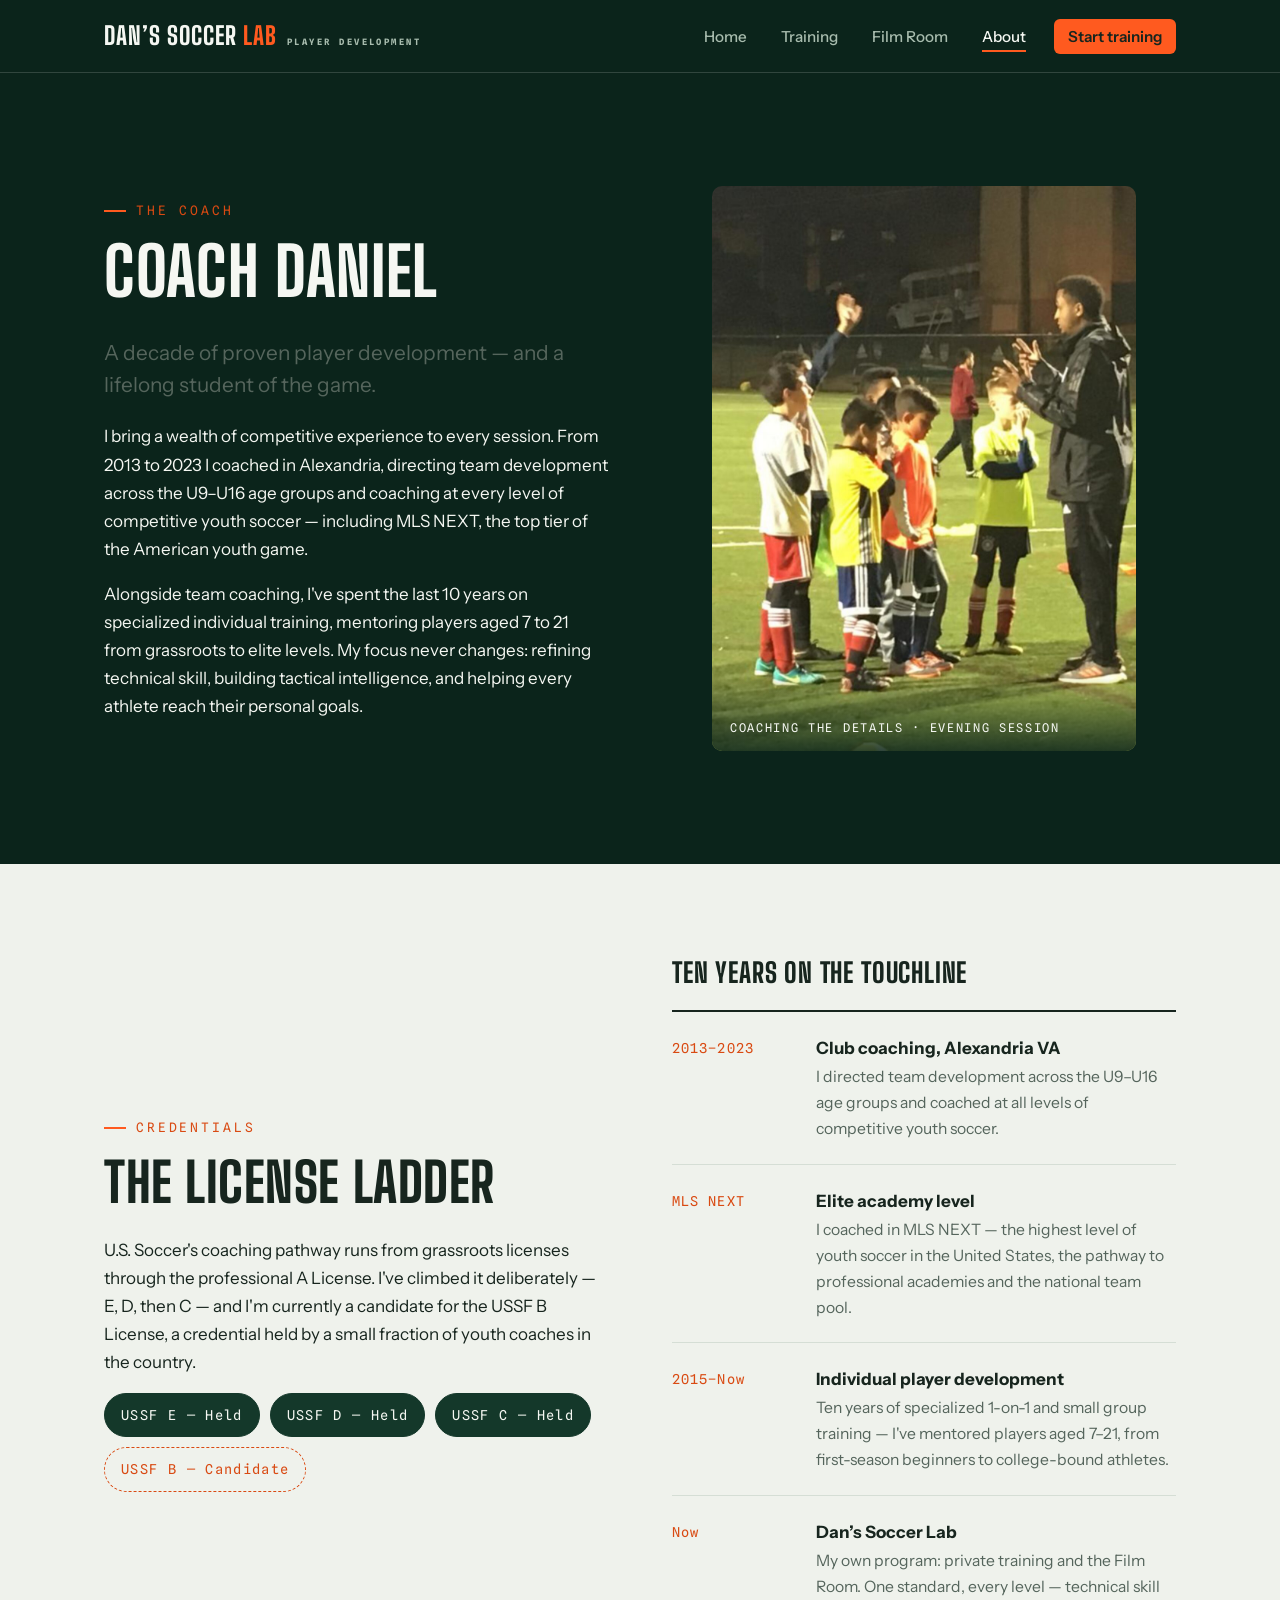
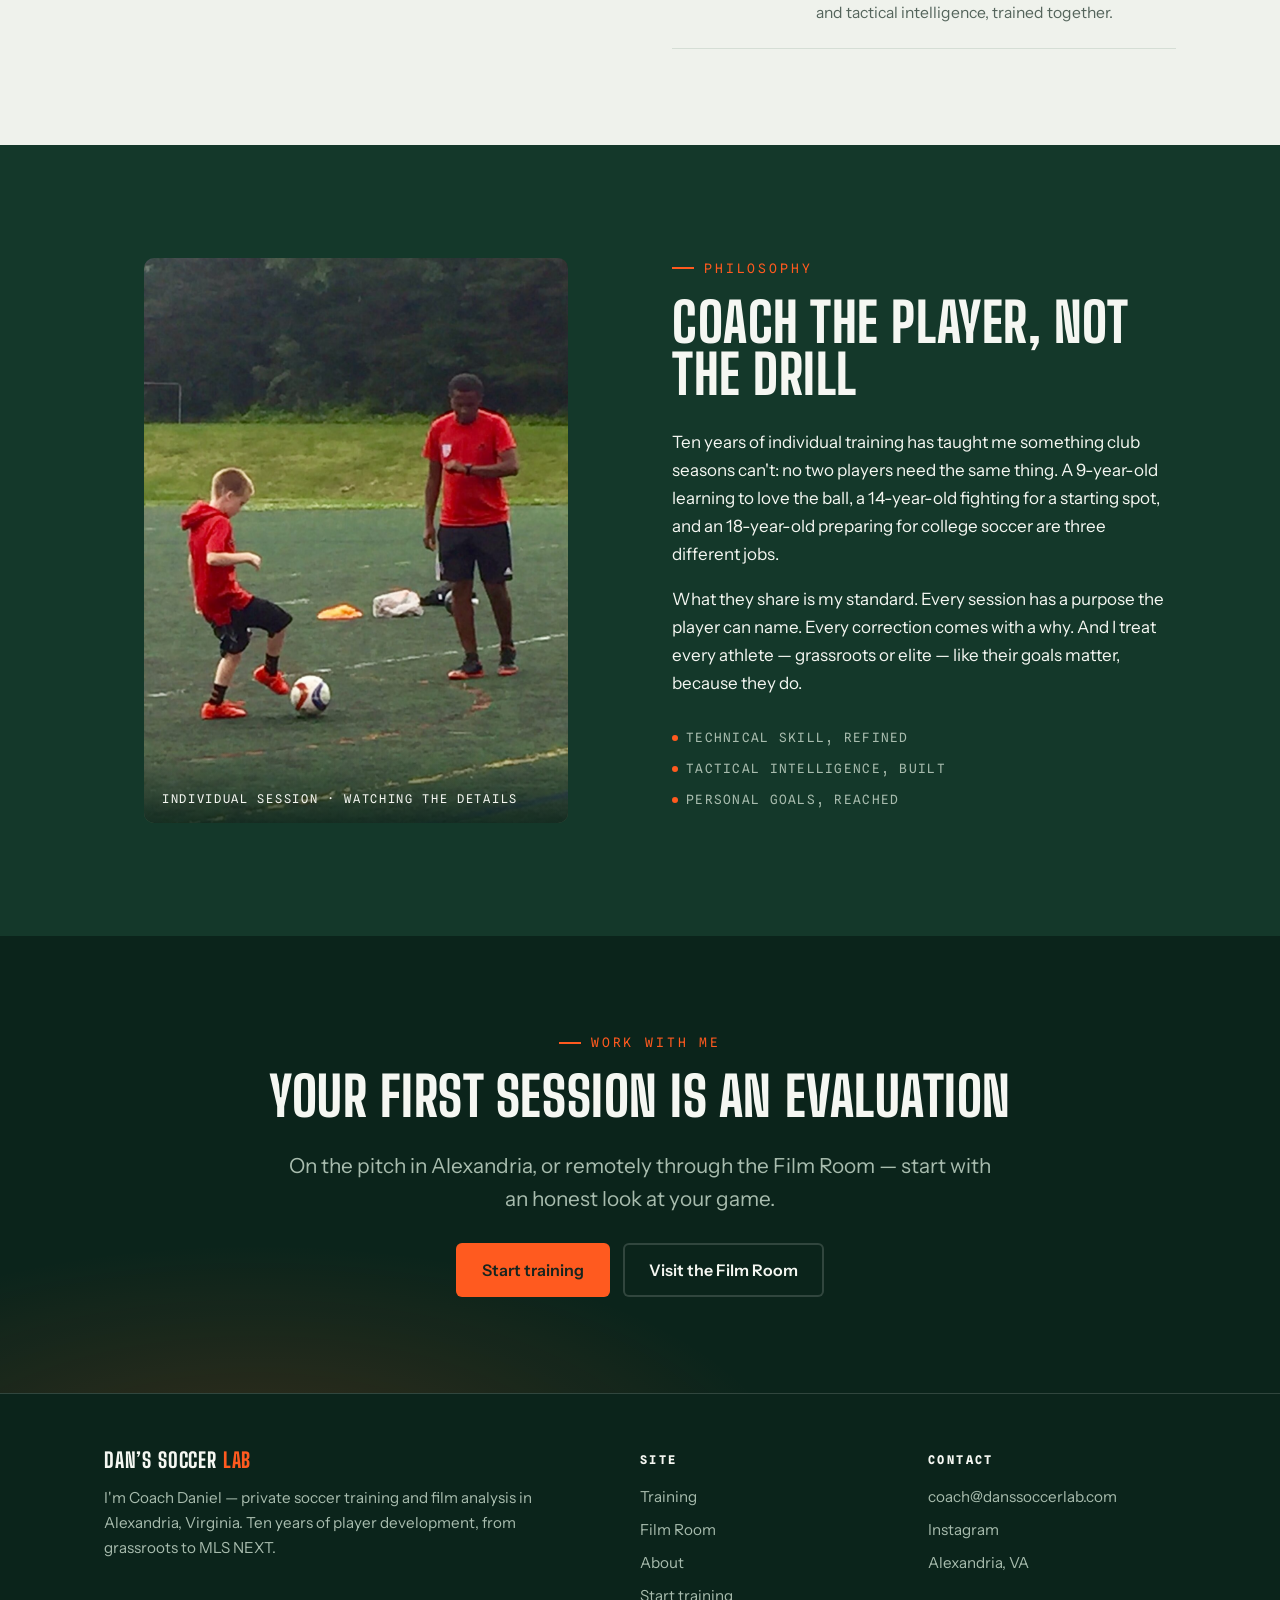
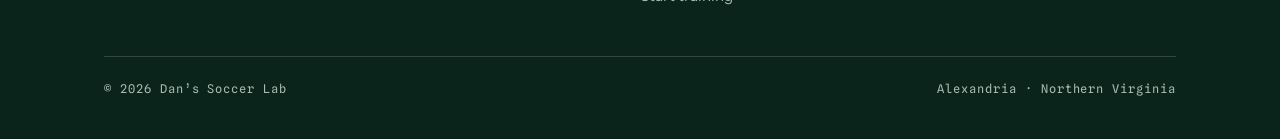
==== about.html @ 5b34058d "Rebrand to Dan's Soccer Lab + social share card" ====
<!DOCTYPE html>
<html lang="en">
<head>
  <meta charset="UTF-8">
  <meta name="viewport" content="width=device-width, initial-scale=1.0">
  <title>About Coach Daniel — Dan’s Soccer Lab · Alexandria, VA</title>
  <meta name="description" content="Coach Daniel: a decade of player development in Alexandria, VA — U9 to U16 team development including MLS NEXT, USSF C licensed, and 10 years of individual training for players aged 7–21.">
  <meta property="og:title" content="About Coach Daniel — Dan’s Soccer Lab">
  <meta property="og:description" content="A decade of player development in Alexandria, VA — including MLS NEXT. USSF C licensed, B License candidate.">
  <meta property="og:type" content="website">
  <meta property="og:site_name" content="Dan’s Soccer Lab">
  <meta property="og:url" content="https://dans-soccer-lab.vercel.app/about.html">
  <meta property="og:image" content="https://dans-soccer-lab.vercel.app/images/og-card.png">
  <meta name="twitter:card" content="summary_large_image">
  <meta name="twitter:image" content="https://dans-soccer-lab.vercel.app/images/og-card.png">
  <link rel="apple-touch-icon" href="/apple-touch-icon.png">
  <link rel="icon" href="data:image/svg+xml,%3Csvg xmlns='http://www.w3.org/2000/svg' viewBox='0 0 32 32'%3E%3Crect width='32' height='32' rx='6' fill='%230b241b'/%3E%3Cpath d='M13 6h6M14 6v6L9 24a1.5 1.5 0 001.4 2h11.2a1.5 1.5 0 001.4-2L18 12V6' fill='none' stroke='%23ff5a1f' stroke-width='2' stroke-linecap='round' stroke-linejoin='round'/%3E%3Ccircle cx='16' cy='21.5' r='2' fill='%23ff5a1f'/%3E%3C/svg%3E">
  <link rel="preconnect" href="https://fonts.googleapis.com">
  <link rel="preconnect" href="https://fonts.gstatic.com" crossorigin>
  <link href="https://fonts.googleapis.com/css2?family=Big+Shoulders+Display:wght@600;700;800&family=Instrument+Sans:ital,wght@0,400;0,500;0,600;1,400&family=Spline+Sans+Mono:wght@400;500&display=swap" rel="stylesheet">
  <link rel="stylesheet" href="styles.css">
</head>
<body>
  <a class="skip-link" href="#main">Skip to content</a>

  <header class="site-header">
    <div class="container nav-bar">
      <a class="wordmark" href="index.html" aria-label="Dan’s Soccer Lab — home">
        <span class="half">Dan’s Soccer&nbsp;</span><span class="lab">Lab</span>
        <small>Player Development</small>
      </a>
      <button class="nav-toggle" aria-expanded="false" aria-controls="nav-links" aria-label="Toggle menu">
        <svg class="icon-open" width="26" height="26" viewBox="0 0 24 24" fill="none" stroke="currentColor" stroke-width="2" aria-hidden="true"><path d="M3 6h18M3 12h18M3 18h18"/></svg>
        <svg class="icon-close" width="26" height="26" viewBox="0 0 24 24" fill="none" stroke="currentColor" stroke-width="2" aria-hidden="true"><path d="M5 5l14 14M19 5L5 19"/></svg>
      </button>
      <ul class="nav-links" id="nav-links">
        <li><a href="index.html">Home</a></li>
        <li><a href="training.html">Training</a></li>
        <li><a href="film-room.html">Film Room</a></li>
        <li><a href="about.html" aria-current="page">About</a></li>
        <li><a class="nav-cta" href="index.html#contact">Start training</a></li>
      </ul>
    </div>
  </header>

  <main id="main">

    <!-- ================= BIO ================= -->
    <section class="section on-night">
      <div class="container split">
        <div>
          <p class="eyebrow">The coach</p>
          <h1 style="font-size: clamp(2.6rem, 6vw, 4.2rem);">Coach Daniel</h1>
          <p class="lede">A decade of proven player development — and a lifelong student of the game.</p>
          <p style="margin-top:20px;">I bring a wealth of competitive experience to every session. From 2013 to 2023 I coached in Alexandria, directing team development across the U9–U16 age groups and coaching at every level of competitive youth soccer — including MLS NEXT, the top tier of the American youth game.</p>
          <p>Alongside team coaching, I've spent the last 10 years on specialized individual training, mentoring players aged 7 to 21 from grassroots to elite levels. My focus never changes: refining technical skill, building tactical intelligence, and helping every athlete reach their personal goals.</p>
        </div>
        <figure class="photo reveal" style="aspect-ratio: 3 / 4;">
          <!-- SWAP: replace images/coach-huddle.jpg with the real floodlight training photo -->
          <img src="images/coach-huddle.jpg" alt="Coach Daniel coaching a group of young players during an evening session under the floodlights" loading="lazy">
          <figcaption>Coaching the details · evening session</figcaption>
        </figure>
      </div>
    </section>

    <!-- ================= LICENSES ================= -->
    <section class="section">
      <div class="container split">
        <div class="reveal">
          <p class="eyebrow">Credentials</p>
          <h2>The license ladder</h2>
          <p>U.S. Soccer's coaching pathway runs from grassroots licenses through the professional A License. I've climbed it deliberately — E, D, then C — and I'm currently a candidate for the USSF B License, a credential held by a small fraction of youth coaches in the country.</p>
          <ul class="license-ladder" aria-label="USSF coaching licenses">
            <li class="held">USSF E — Held</li>
            <li class="held">USSF D — Held</li>
            <li class="held">USSF C — Held</li>
            <li class="next">USSF B — Candidate</li>
          </ul>
        </div>
        <div class="reveal">
          <h3 style="margin-bottom:24px;">Ten years on the touchline</h3>
          <ul class="timeline">
            <li>
              <span class="years">2013–2023</span>
              <div>
                <strong>Club coaching, Alexandria VA</strong>
                <p>I directed team development across the U9–U16 age groups and coached at all levels of competitive youth soccer.</p>
              </div>
            </li>
            <li>
              <span class="years">MLS NEXT</span>
              <div>
                <strong>Elite academy level</strong>
                <p>I coached in MLS NEXT — the highest level of youth soccer in the United States, the pathway to professional academies and the national team pool.</p>
              </div>
            </li>
            <li>
              <span class="years">2015–Now</span>
              <div>
                <strong>Individual player development</strong>
                <p>Ten years of specialized 1-on-1 and small group training — I've mentored players aged 7–21, from first-season beginners to college-bound athletes.</p>
              </div>
            </li>
            <li>
              <span class="years">Now</span>
              <div>
                <strong>Dan’s Soccer Lab</strong>
                <p>My own program: private training and the Film Room. One standard, every level — technical skill and tactical intelligence, trained together.</p>
              </div>
            </li>
          </ul>
        </div>
      </div>
    </section>

    <!-- ================= PHILOSOPHY ================= -->
    <section class="section on-dark">
      <div class="container split">
        <figure class="photo reveal" style="aspect-ratio: 3 / 4;">
          <!-- SWAP: replace images/coach-session.jpg with the real 1-on-1 training photo -->
          <img src="images/coach-session.jpg" alt="Coach Daniel observing a young player working on close control with the ball" loading="lazy">
          <figcaption>Individual session · watching the details</figcaption>
        </figure>
        <div class="reveal">
          <p class="eyebrow">Philosophy</p>
          <h2>Coach the player, not the drill</h2>
          <p>Ten years of individual training has taught me something club seasons can't: no two players need the same thing. A 9-year-old learning to love the ball, a 14-year-old fighting for a starting spot, and an 18-year-old preparing for college soccer are three different jobs.</p>
          <p>What they share is my standard. Every session has a purpose the player can name. Every correction comes with a why. And I treat every athlete — grassroots or elite — like their goals matter, because they do.</p>
          <ul class="hero-cred" style="margin-top:30px;">
            <li>Technical skill, refined</li>
            <li>Tactical intelligence, built</li>
            <li>Personal goals, reached</li>
          </ul>
        </div>
      </div>
    </section>

    <!-- ================= CTA ================= -->
    <section class="section cta-banner on-dark">
      <div class="container">
        <p class="eyebrow" style="justify-content:center;">Work with me</p>
        <h2>Your first session is an evaluation</h2>
        <p class="lede" style="margin:0 auto 18px;">On the pitch in Alexandria, or remotely through the Film Room — start with an honest look at your game.</p>
        <a class="btn btn-cone" href="index.html#contact">Start training</a>
        <a class="btn btn-ghost" href="film-room.html" style="margin-left:10px;">Visit the Film Room</a>
      </div>
    </section>

  </main>

  <footer class="site-footer">
    <div class="container">
      <div class="footer-grid">
        <div>
          <a class="wordmark" href="index.html" aria-label="Dan’s Soccer Lab — home">
            <span class="half">Dan’s Soccer&nbsp;</span><span class="lab">Lab</span>
          </a>
          <p style="margin-top:14px; max-width: 32em;">I'm Coach Daniel — private soccer training and film analysis in Alexandria, Virginia. Ten years of player development, from grassroots to MLS NEXT.</p>
        </div>
        <div>
          <h4>Site</h4>
          <ul>
            <li><a href="training.html">Training</a></li>
            <li><a href="film-room.html">Film Room</a></li>
            <li><a href="about.html">About</a></li>
            <li><a href="index.html#contact">Start training</a></li>
          </ul>
        </div>
        <div>
          <h4>Contact</h4>
          <ul>
            <!-- SWAP: replace with Daniel's real email / phone / Instagram -->
            <li><a href="mailto:coach@danssoccerlab.com">coach@danssoccerlab.com</a></li>
            <li><a href="https://instagram.com" rel="noopener">Instagram</a></li>
            <li>Alexandria, VA</li>
          </ul>
        </div>
      </div>
      <div class="footer-bottom">
        <span>© <span id="year">2026</span> Dan’s Soccer Lab</span>
        <span>Alexandria · Northern Virginia</span>
      </div>
    </div>
  </footer>

  <script src="main.js"></script>
</body>
</html>
---- styles.css ----
/* ============================================================
   DAN'S SOCCER LAB — Player Development
   Palette:  turf #14382A · night #0B241B · pine #1D4A37
             chalk #F5F7F2 · paper #EFF2EC · ink #17251E
             cone #FF5A1F
   Type:     Big Shoulders Display (display) · Instrument Sans (body)
             Spline Sans Mono (utility / match clock)
   ============================================================ */

:root {
  --turf: #14382a;
  --night: #0b241b;
  --pine: #1d4a37;
  --pine-soft: #2a5c46;
  --chalk: #f5f7f2;
  --paper: #eff2ec;
  --ink: #17251e;
  --muted: #55655c;
  --muted-dark: #a8bcae;
  --cone: #ff5a1f;
  --cone-deep: #d94a12;
  --line: #d5ded5;
  --line-dark: rgba(245, 247, 242, 0.16);
  --radius: 10px;
  --container: 1120px;
  --font-display: "Big Shoulders Display", "Arial Narrow", sans-serif;
  --font-body: "Instrument Sans", "Helvetica Neue", Arial, sans-serif;
  --font-mono: "Spline Sans Mono", "SFMono-Regular", Consolas, monospace;
}

* { box-sizing: border-box; }

html { scroll-behavior: smooth; }
@media (prefers-reduced-motion: reduce) {
  html { scroll-behavior: auto; }
}

body {
  margin: 0;
  font-family: var(--font-body);
  font-size: 1.0625rem;
  line-height: 1.65;
  color: var(--ink);
  background: var(--paper);
  -webkit-font-smoothing: antialiased;
}

img { max-width: 100%; display: block; }

a { color: inherit; }

:focus-visible {
  outline: 3px solid var(--cone);
  outline-offset: 2px;
  border-radius: 2px;
}

.container {
  max-width: var(--container);
  margin: 0 auto;
  padding: 0 24px;
}

.skip-link {
  position: absolute;
  left: -9999px;
  top: 0;
  background: var(--cone);
  color: var(--ink);
  padding: 10px 18px;
  font-weight: 600;
  z-index: 200;
}
.skip-link:focus { left: 12px; top: 12px; }

/* ------------------------------------------------ typography */

h1, h2, h3 {
  font-family: var(--font-display);
  text-transform: uppercase;
  line-height: 0.95;
  letter-spacing: 0.01em;
  margin: 0 0 0.5em;
  font-weight: 800;
}

h1 { font-size: clamp(3rem, 8vw, 5.5rem); }
h2 { font-size: clamp(2.2rem, 5vw, 3.4rem); }
h3 { font-size: clamp(1.35rem, 3vw, 1.7rem); letter-spacing: 0.03em; }

p { margin: 0 0 1em; }

.eyebrow {
  font-family: var(--font-mono);
  font-size: 0.8125rem;
  letter-spacing: 0.22em;
  text-transform: uppercase;
  color: var(--cone-deep);
  display: flex;
  align-items: center;
  gap: 10px;
  margin: 0 0 18px;
}
.eyebrow::before {
  content: "";
  width: 22px;
  height: 2px;
  background: var(--cone);
  flex: none;
}
.on-dark .eyebrow { color: var(--cone); }

.lede {
  font-size: clamp(1.125rem, 2vw, 1.3rem);
  line-height: 1.55;
  color: var(--muted);
  max-width: 34em;
}
.on-dark .lede { color: var(--muted-dark); }

.mono {
  font-family: var(--font-mono);
  font-size: 0.85em;
  letter-spacing: 0.04em;
}

/* ------------------------------------------------ buttons */

.btn {
  display: inline-flex;
  align-items: center;
  gap: 10px;
  font-family: var(--font-body);
  font-weight: 600;
  font-size: 1rem;
  text-decoration: none;
  border: 0;
  cursor: pointer;
  padding: 14px 26px;
  border-radius: 6px;
  transition: transform 0.15s ease, background-color 0.15s ease, color 0.15s ease;
}
.btn:active { transform: translateY(1px); }

.btn-cone {
  background: var(--cone);
  color: var(--ink);
}
.btn-cone:hover { background: var(--cone-deep); color: var(--chalk); }

.btn-ghost {
  background: transparent;
  color: var(--ink);
  box-shadow: inset 0 0 0 2px var(--ink);
}
.btn-ghost:hover { background: var(--ink); color: var(--chalk); }

.on-dark .btn-ghost {
  color: var(--chalk);
  box-shadow: inset 0 0 0 2px var(--line-dark);
}
.on-dark .btn-ghost:hover { background: var(--chalk); color: var(--ink); box-shadow: inset 0 0 0 2px var(--chalk); }

/* ------------------------------------------------ header / nav */

.site-header {
  position: sticky;
  top: 0;
  z-index: 100;
  background: var(--night);
  border-bottom: 1px solid var(--line-dark);
}

.nav-bar {
  display: flex;
  align-items: center;
  justify-content: space-between;
  gap: 24px;
  min-height: 72px;
}

.wordmark {
  font-family: var(--font-display);
  font-weight: 800;
  font-size: 1.55rem;
  letter-spacing: 0.04em;
  text-transform: uppercase;
  color: var(--chalk);
  text-decoration: none;
  display: flex;
  align-items: baseline;
  line-height: 1;
}
.wordmark .half { color: var(--chalk); }
.wordmark .slash { color: var(--cone); margin: 0 2px; font-weight: 700; }
.wordmark .space { color: var(--muted-dark); }
.wordmark .lab { color: var(--cone); }
.wordmark small {
  font-family: var(--font-mono);
  font-size: 0.55rem;
  letter-spacing: 0.28em;
  color: var(--muted-dark);
  margin-left: 10px;
  display: none;
}
@media (min-width: 700px) {
  .wordmark small { display: inline; }
}

.nav-links {
  display: flex;
  align-items: center;
  gap: 6px;
  list-style: none;
  margin: 0;
  padding: 0;
}
.nav-links a {
  text-decoration: none;
  color: var(--muted-dark);
  font-size: 0.95rem;
  font-weight: 500;
  padding: 8px 14px;
  border-radius: 6px;
  transition: color 0.15s ease;
}
.nav-links a:hover { color: var(--chalk); }
.nav-links a[aria-current="page"] {
  color: var(--chalk);
  position: relative;
}
.nav-links a[aria-current="page"]::after {
  content: "";
  position: absolute;
  left: 14px;
  right: 14px;
  bottom: 2px;
  height: 2px;
  background: var(--cone);
}
.nav-links .nav-cta {
  background: var(--cone);
  color: var(--ink);
  font-weight: 600;
  margin-left: 8px;
}
.nav-links .nav-cta:hover { background: var(--cone-deep); color: var(--chalk); }

.nav-toggle {
  display: none;
  background: none;
  border: 0;
  cursor: pointer;
  padding: 10px;
  color: var(--chalk);
}
.nav-toggle svg { display: block; }
.nav-toggle .icon-close { display: none; }
.nav-toggle[aria-expanded="true"] .icon-open { display: none; }
.nav-toggle[aria-expanded="true"] .icon-close { display: block; }

@media (max-width: 860px) {
  .nav-toggle { display: block; }
  .nav-links {
    position: absolute;
    top: 100%;
    left: 0;
    right: 0;
    flex-direction: column;
    align-items: stretch;
    gap: 0;
    background: var(--night);
    border-bottom: 1px solid var(--line-dark);
    padding: 8px 16px 20px;
    display: none;
  }
  .nav-links.open { display: flex; }
  .nav-links a { padding: 14px 12px; font-size: 1.05rem; }
  .nav-links a[aria-current="page"]::after { left: 12px; right: auto; width: 28px; }
  .nav-links .nav-cta { margin: 12px 12px 0; text-align: center; justify-content: center; display: block; }
}

/* ------------------------------------------------ sections */

.section { padding: 96px 0; }
.section-tight { padding: 72px 0; }

.on-dark {
  background: var(--turf);
  color: var(--chalk);
}
.on-night {
  background: var(--night);
  color: var(--chalk);
}

.section-head { max-width: 640px; margin-bottom: 56px; }
.section-head.center { margin-left: auto; margin-right: auto; text-align: center; }
.section-head.center .eyebrow { justify-content: center; }

/* pitch-line divider between light sections */
.pitch-divider {
  height: 0;
  border-top: 2px solid var(--line);
  position: relative;
  max-width: var(--container);
  margin: 0 auto;
}
.pitch-divider::after {
  content: "";
  position: absolute;
  top: -31px;
  left: 50%;
  width: 60px;
  height: 60px;
  transform: translateX(-50%);
  border: 2px solid var(--line);
  border-radius: 50%;
  clip-path: inset(50% 0 0 0);
  background: transparent;
}

/* ------------------------------------------------ hero */

.hero {
  background:
    radial-gradient(1100px 500px at 75% -10%, rgba(42, 92, 70, 0.55), transparent 65%),
    var(--night);
  color: var(--chalk);
  overflow: hidden;
}

.hero-grid {
  display: grid;
  grid-template-columns: minmax(0, 7fr) minmax(0, 5fr);
  gap: 56px;
  align-items: center;
  padding: 88px 0 96px;
}

.hero h1 .accent { color: var(--cone); }

.hero-sub {
  font-size: clamp(1.1rem, 2vw, 1.25rem);
  color: var(--muted-dark);
  max-width: 30em;
  margin: 22px 0 34px;
}

.hero-ctas { display: flex; flex-wrap: wrap; gap: 14px; }

.hero-cred {
  margin-top: 44px;
  display: flex;
  flex-wrap: wrap;
  gap: 10px 28px;
  padding: 0;
  list-style: none;
  font-family: var(--font-mono);
  font-size: 0.8rem;
  letter-spacing: 0.1em;
  text-transform: uppercase;
  color: var(--muted-dark);
}
.hero-cred li { display: flex; align-items: center; gap: 8px; }
.hero-cred li::before { content: ""; width: 6px; height: 6px; background: var(--cone); border-radius: 50%; flex: none; }

.hero-pitch { justify-self: center; width: 100%; max-width: 380px; }
.hero-pitch svg { width: 100%; height: auto; display: block; }
.hero-pitch figcaption {
  font-family: var(--font-mono);
  font-size: 0.75rem;
  letter-spacing: 0.12em;
  text-transform: uppercase;
  color: var(--muted-dark);
  text-align: center;
  margin-top: 14px;
}

@media (max-width: 860px) {
  .hero-grid { grid-template-columns: 1fr; padding: 64px 0 72px; }
  .hero-pitch { max-width: 300px; }
}

@media (prefers-reduced-motion: no-preference) {
  .hero .ball {
    animation: passline 7s ease-in-out infinite;
  }
  @keyframes passline {
    0%, 8%   { transform: translate(0, 0); }
    26%, 36% { transform: translate(52px, -88px); }
    56%, 66% { transform: translate(-18px, -170px); }
    88%, 100% { transform: translate(74px, -238px); }
  }
}

/* ------------------------------------------------ credential band */

.cred-band { background: var(--turf); color: var(--chalk); }
.cred-grid {
  display: grid;
  grid-template-columns: repeat(4, 1fr);
  border-left: 1px solid var(--line-dark);
}
.cred-cell {
  border-right: 1px solid var(--line-dark);
  padding: 40px 28px;
}
.cred-cell .big {
  font-family: var(--font-display);
  font-weight: 800;
  font-size: clamp(2rem, 4vw, 2.9rem);
  line-height: 1;
  display: block;
  margin-bottom: 8px;
}
.cred-cell .label {
  font-family: var(--font-mono);
  font-size: 0.78rem;
  letter-spacing: 0.14em;
  text-transform: uppercase;
  color: var(--muted-dark);
}
@media (max-width: 860px) {
  .cred-grid { grid-template-columns: repeat(2, 1fr); border-top: 1px solid var(--line-dark); }
  .cred-cell { border-bottom: 1px solid var(--line-dark); padding: 28px 20px; }
}

/* ------------------------------------------------ cards */

.card-grid {
  display: grid;
  grid-template-columns: repeat(3, 1fr);
  gap: 24px;
}
@media (max-width: 900px) { .card-grid { grid-template-columns: 1fr; } }

.card {
  background: var(--chalk);
  border: 1px solid var(--line);
  border-radius: var(--radius);
  padding: 34px 30px 30px;
  position: relative;
  overflow: hidden;
  display: flex;
  flex-direction: column;
}
/* pitch corner-arc motif */
.card::before {
  content: "";
  position: absolute;
  top: -1px;
  right: -1px;
  width: 44px;
  height: 44px;
  border: 2px solid var(--line);
  border-radius: 50%;
  transform: translate(50%, -50%);
}
.card h3 { margin-top: 10px; }
.card .card-tag {
  font-family: var(--font-mono);
  font-size: 0.75rem;
  letter-spacing: 0.16em;
  text-transform: uppercase;
  color: var(--cone-deep);
}
.card p { color: var(--muted); flex: 1; }
.card .card-link {
  font-weight: 600;
  text-decoration: none;
  color: var(--ink);
  display: inline-flex;
  align-items: center;
  gap: 8px;
  margin-top: 8px;
}
.card .card-link::after { content: "→"; color: var(--cone); transition: transform 0.15s ease; }
.card .card-link:hover::after { transform: translateX(4px); }

/* ------------------------------------------------ photo treatment */

.photo {
  border-radius: var(--radius);
  overflow: hidden;
  position: relative;
  background: var(--night);
}
.photo img { width: 100%; height: 100%; object-fit: cover; }
.photo figcaption {
  position: absolute;
  left: 0;
  bottom: 0;
  right: 0;
  padding: 40px 18px 14px;
  background: linear-gradient(transparent, rgba(11, 36, 27, 0.85));
  color: var(--chalk);
  font-family: var(--font-mono);
  font-size: 0.75rem;
  letter-spacing: 0.14em;
  text-transform: uppercase;
}

/* ------------------------------------------------ split layout */

.split {
  display: grid;
  grid-template-columns: repeat(2, minmax(0, 1fr));
  gap: 64px;
  align-items: center;
}
@media (max-width: 900px) { .split { grid-template-columns: 1fr; gap: 40px; } }

/* ------------------------------------------------ film room */

.film-frame-wrap {
  display: grid;
  grid-template-columns: minmax(0, 7fr) minmax(0, 5fr);
  gap: 32px;
  align-items: start;
}
@media (max-width: 980px) { .film-frame-wrap { grid-template-columns: 1fr; } }

.film-frame {
  background: #071a13;
  border: 1px solid var(--line-dark);
  border-radius: var(--radius);
  padding: 18px;
  position: relative;
}
.film-frame svg { width: 100%; height: auto; display: block; border-radius: 6px; }

.film-frame .frame-meta {
  display: flex;
  justify-content: space-between;
  align-items: center;
  font-family: var(--font-mono);
  font-size: 0.75rem;
  letter-spacing: 0.12em;
  text-transform: uppercase;
  color: var(--muted-dark);
  padding: 12px 4px 0;
}
.film-frame .rec {
  display: inline-flex;
  align-items: center;
  gap: 7px;
  color: var(--cone);
}
.film-frame .rec::before {
  content: "";
  width: 8px;
  height: 8px;
  border-radius: 50%;
  background: var(--cone);
}
@media (prefers-reduced-motion: no-preference) {
  .film-frame .rec::before { animation: blink 1.6s steps(2, start) infinite; }
  @keyframes blink { to { visibility: hidden; } }
}

.film-notes { display: flex; flex-direction: column; gap: 10px; }

.film-note {
  text-align: left;
  background: rgba(245, 247, 242, 0.04);
  border: 1px solid var(--line-dark);
  border-radius: 8px;
  padding: 16px 18px;
  color: var(--chalk);
  font-family: var(--font-body);
  font-size: 0.95rem;
  line-height: 1.5;
  cursor: pointer;
  transition: border-color 0.15s ease, background-color 0.15s ease;
  width: 100%;
}
.film-note .stamp {
  font-family: var(--font-mono);
  font-size: 0.8rem;
  letter-spacing: 0.08em;
  color: var(--cone);
  display: block;
  margin-bottom: 4px;
}
.film-note strong { display: block; margin-bottom: 2px; }
.film-note span.note-body { color: var(--muted-dark); display: block; }
.film-note[aria-pressed="true"] {
  border-color: var(--cone);
  background: rgba(255, 90, 31, 0.08);
}
.film-note:hover { border-color: var(--cone-deep); }

/* annotation layers inside frame svg */
.film-frame .anno { opacity: 0; transition: opacity 0.25s ease; }
.film-frame .anno.active { opacity: 1; }
@media (prefers-reduced-motion: reduce) {
  .film-frame .anno { transition: none; }
}

/* steps */
.step-grid {
  display: grid;
  grid-template-columns: repeat(3, 1fr);
  gap: 24px;
  counter-reset: step;
}
@media (max-width: 900px) { .step-grid { grid-template-columns: 1fr; } }

.step {
  border-top: 2px solid var(--line-dark);
  padding-top: 22px;
}
.on-light .step { border-top-color: var(--line); }
.step .step-clock {
  font-family: var(--font-mono);
  font-size: 0.8rem;
  letter-spacing: 0.14em;
  color: var(--cone);
  display: block;
  margin-bottom: 12px;
}
.step h3 { font-size: 1.35rem; }
.step p { color: var(--muted-dark); font-size: 0.98rem; }
.on-light .step p { color: var(--muted); }

/* included list */
.included {
  list-style: none;
  margin: 0;
  padding: 0;
  display: grid;
  grid-template-columns: repeat(2, 1fr);
  gap: 14px 32px;
}
@media (max-width: 700px) { .included { grid-template-columns: 1fr; } }
.included li {
  display: flex;
  gap: 12px;
  align-items: flex-start;
  font-size: 1rem;
}
.included li::before {
  content: "✓";
  flex: none;
  width: 19px;
  height: 19px;
  margin-top: 3px;
  border-radius: 50%;
  background: var(--cone);
  color: var(--ink);
  font-size: 12px;
  font-weight: 700;
  line-height: 19px;
  text-align: center;
}

/* ------------------------------------------------ session timeline (training page) */

.session-flow {
  list-style: none;
  margin: 0;
  padding: 0;
  border-left: 2px solid var(--line);
}
.session-flow li {
  position: relative;
  padding: 0 0 34px 34px;
}
.session-flow li:last-child { padding-bottom: 0; }
.session-flow li::before {
  content: "";
  position: absolute;
  left: -7px;
  top: 6px;
  width: 12px;
  height: 12px;
  border-radius: 50%;
  background: var(--cone);
  border: 2px solid var(--paper);
}
.session-flow .flow-clock {
  font-family: var(--font-mono);
  font-size: 0.8rem;
  letter-spacing: 0.12em;
  color: var(--cone-deep);
  display: block;
  margin-bottom: 2px;
}
.session-flow strong { display: block; font-size: 1.1rem; }
.session-flow p { color: var(--muted); margin: 4px 0 0; font-size: 0.98rem; }

/* ------------------------------------------------ timeline (about page) */

.timeline {
  list-style: none;
  margin: 0;
  padding: 0;
}
.timeline li {
  display: grid;
  grid-template-columns: 120px 1fr;
  gap: 24px;
  padding: 22px 0;
  border-bottom: 1px solid var(--line);
}
.timeline li:first-child { border-top: 2px solid var(--ink); }
.timeline .years {
  font-family: var(--font-mono);
  font-size: 0.85rem;
  letter-spacing: 0.08em;
  color: var(--cone-deep);
  padding-top: 3px;
}
.timeline strong { display: block; }
.timeline p { color: var(--muted); margin: 2px 0 0; font-size: 0.98rem; }
@media (max-width: 600px) {
  .timeline li { grid-template-columns: 1fr; gap: 4px; }
}

/* license ladder */
.license-ladder {
  display: flex;
  gap: 10px;
  flex-wrap: wrap;
  list-style: none;
  padding: 0;
  margin: 0;
}
.license-ladder li {
  font-family: var(--font-mono);
  font-size: 0.85rem;
  letter-spacing: 0.1em;
  padding: 10px 16px;
  border: 1px solid var(--line);
  border-radius: 999px;
  color: var(--muted);
  background: var(--chalk);
}
.license-ladder li.held {
  border-color: var(--turf);
  color: var(--chalk);
  background: var(--turf);
}
.license-ladder li.next {
  border: 1px dashed var(--cone-deep);
  color: var(--cone-deep);
  background: transparent;
}

/* ------------------------------------------------ quotes */

.quote-grid {
  display: grid;
  grid-template-columns: repeat(3, 1fr);
  gap: 24px;
}
@media (max-width: 900px) { .quote-grid { grid-template-columns: 1fr; } }

.quote {
  background: var(--chalk);
  border: 1px solid var(--line);
  border-radius: var(--radius);
  padding: 30px 28px;
  margin: 0;
}
.quote p {
  font-size: 1.05rem;
  line-height: 1.6;
}
.quote p::before { content: "“"; color: var(--cone); font-family: var(--font-display); font-size: 1.6em; line-height: 0; vertical-align: -0.15em; margin-right: 2px; }
.quote figcaption {
  font-family: var(--font-mono);
  font-size: 0.78rem;
  letter-spacing: 0.12em;
  text-transform: uppercase;
  color: var(--muted);
}

/* ------------------------------------------------ FAQ */

.faq { max-width: 760px; margin: 0 auto; }
.faq details {
  border-bottom: 1px solid var(--line);
  padding: 6px 0;
}
.on-dark .faq details, .on-night .faq details { border-bottom-color: var(--line-dark); }
.faq summary {
  cursor: pointer;
  font-weight: 600;
  font-size: 1.08rem;
  padding: 16px 40px 16px 0;
  position: relative;
  list-style: none;
}
.faq summary::-webkit-details-marker { display: none; }
.faq summary::after {
  content: "+";
  position: absolute;
  right: 4px;
  top: 50%;
  transform: translateY(-50%);
  font-family: var(--font-display);
  font-size: 1.5rem;
  color: var(--cone);
}
.faq details[open] summary::after { content: "–"; }
.faq details p { color: var(--muted); padding-bottom: 16px; margin: 0; }
.on-dark .faq details p, .on-night .faq details p { color: var(--muted-dark); }

/* ------------------------------------------------ forms */

.form-shell {
  background: var(--chalk);
  border: 1px solid var(--line);
  border-radius: var(--radius);
  padding: 40px;
  max-width: 720px;
}
.on-dark .form-shell, .on-night .form-shell {
  background: rgba(245, 247, 242, 0.04);
  border-color: var(--line-dark);
}

.form-grid {
  display: grid;
  grid-template-columns: repeat(2, 1fr);
  gap: 20px;
}
.form-grid .full { grid-column: 1 / -1; }
@media (max-width: 640px) {
  .form-grid { grid-template-columns: 1fr; }
  .form-shell { padding: 28px 22px; }
}

label {
  display: block;
  font-weight: 600;
  font-size: 0.92rem;
  margin-bottom: 6px;
}
.hint { font-weight: 400; color: var(--muted); font-size: 0.85rem; }
.on-dark .hint, .on-night .hint { color: var(--muted-dark); }

input, select, textarea {
  width: 100%;
  font-family: var(--font-body);
  font-size: 1rem;
  color: var(--ink);
  background: var(--paper);
  border: 1px solid var(--line);
  border-radius: 6px;
  padding: 12px 14px;
}
.on-dark input, .on-dark select, .on-dark textarea,
.on-night input, .on-night select, .on-night textarea {
  background: rgba(11, 36, 27, 0.6);
  border-color: var(--line-dark);
  color: var(--chalk);
}
input:focus, select:focus, textarea:focus {
  outline: 3px solid var(--cone);
  outline-offset: 0;
  border-color: var(--cone);
}
textarea { resize: vertical; min-height: 110px; }

.form-note {
  font-size: 0.9rem;
  color: var(--muted);
  margin-top: 16px;
}
.on-dark .form-note, .on-night .form-note { color: var(--muted-dark); }

.form-status {
  margin-top: 16px;
  padding: 14px 16px;
  border-radius: 6px;
  font-size: 0.95rem;
  display: none;
}
.form-status.show { display: block; }
.form-status.ok { background: rgba(42, 92, 70, 0.18); border: 1px solid var(--pine-soft); }
.form-status.err { background: rgba(255, 90, 31, 0.1); border: 1px solid var(--cone-deep); }

/* honeypot */
.hp-field {
  position: absolute !important;
  left: -9999px !important;
  width: 1px;
  height: 1px;
  overflow: hidden;
}

/* ------------------------------------------------ CTA banner */

.cta-banner {
  background:
    radial-gradient(900px 400px at 20% 120%, rgba(255, 90, 31, 0.18), transparent 60%),
    var(--night);
  color: var(--chalk);
  text-align: center;
}
.cta-banner .btn { margin-top: 10px; }

/* ------------------------------------------------ footer */

.site-footer {
  background: var(--night);
  color: var(--muted-dark);
  border-top: 1px solid var(--line-dark);
  padding: 56px 0 40px;
  font-size: 0.95rem;
}
.footer-grid {
  display: grid;
  grid-template-columns: 2fr 1fr 1fr;
  gap: 40px;
  margin-bottom: 40px;
}
@media (max-width: 800px) { .footer-grid { grid-template-columns: 1fr; gap: 28px; } }

.site-footer .wordmark { font-size: 1.3rem; }
.site-footer h4 {
  font-family: var(--font-mono);
  font-size: 0.75rem;
  letter-spacing: 0.2em;
  text-transform: uppercase;
  color: var(--chalk);
  margin: 0 0 14px;
}
.site-footer ul { list-style: none; margin: 0; padding: 0; }
.site-footer li { margin-bottom: 8px; }
.site-footer a { color: var(--muted-dark); text-decoration: none; }
.site-footer a:hover { color: var(--chalk); }

.footer-bottom {
  border-top: 1px solid var(--line-dark);
  padding-top: 22px;
  display: flex;
  justify-content: space-between;
  flex-wrap: wrap;
  gap: 10px;
  font-family: var(--font-mono);
  font-size: 0.75rem;
  letter-spacing: 0.08em;
}

/* ------------------------------------------------ reveal on scroll */

.reveal { opacity: 1; transform: none; }
@media (prefers-reduced-motion: no-preference) {
  .js .reveal {
    opacity: 0;
    transform: translateY(18px);
    transition: opacity 0.6s ease, transform 0.6s ease;
  }
  .js .reveal.in {
    opacity: 1;
    transform: none;
  }
}
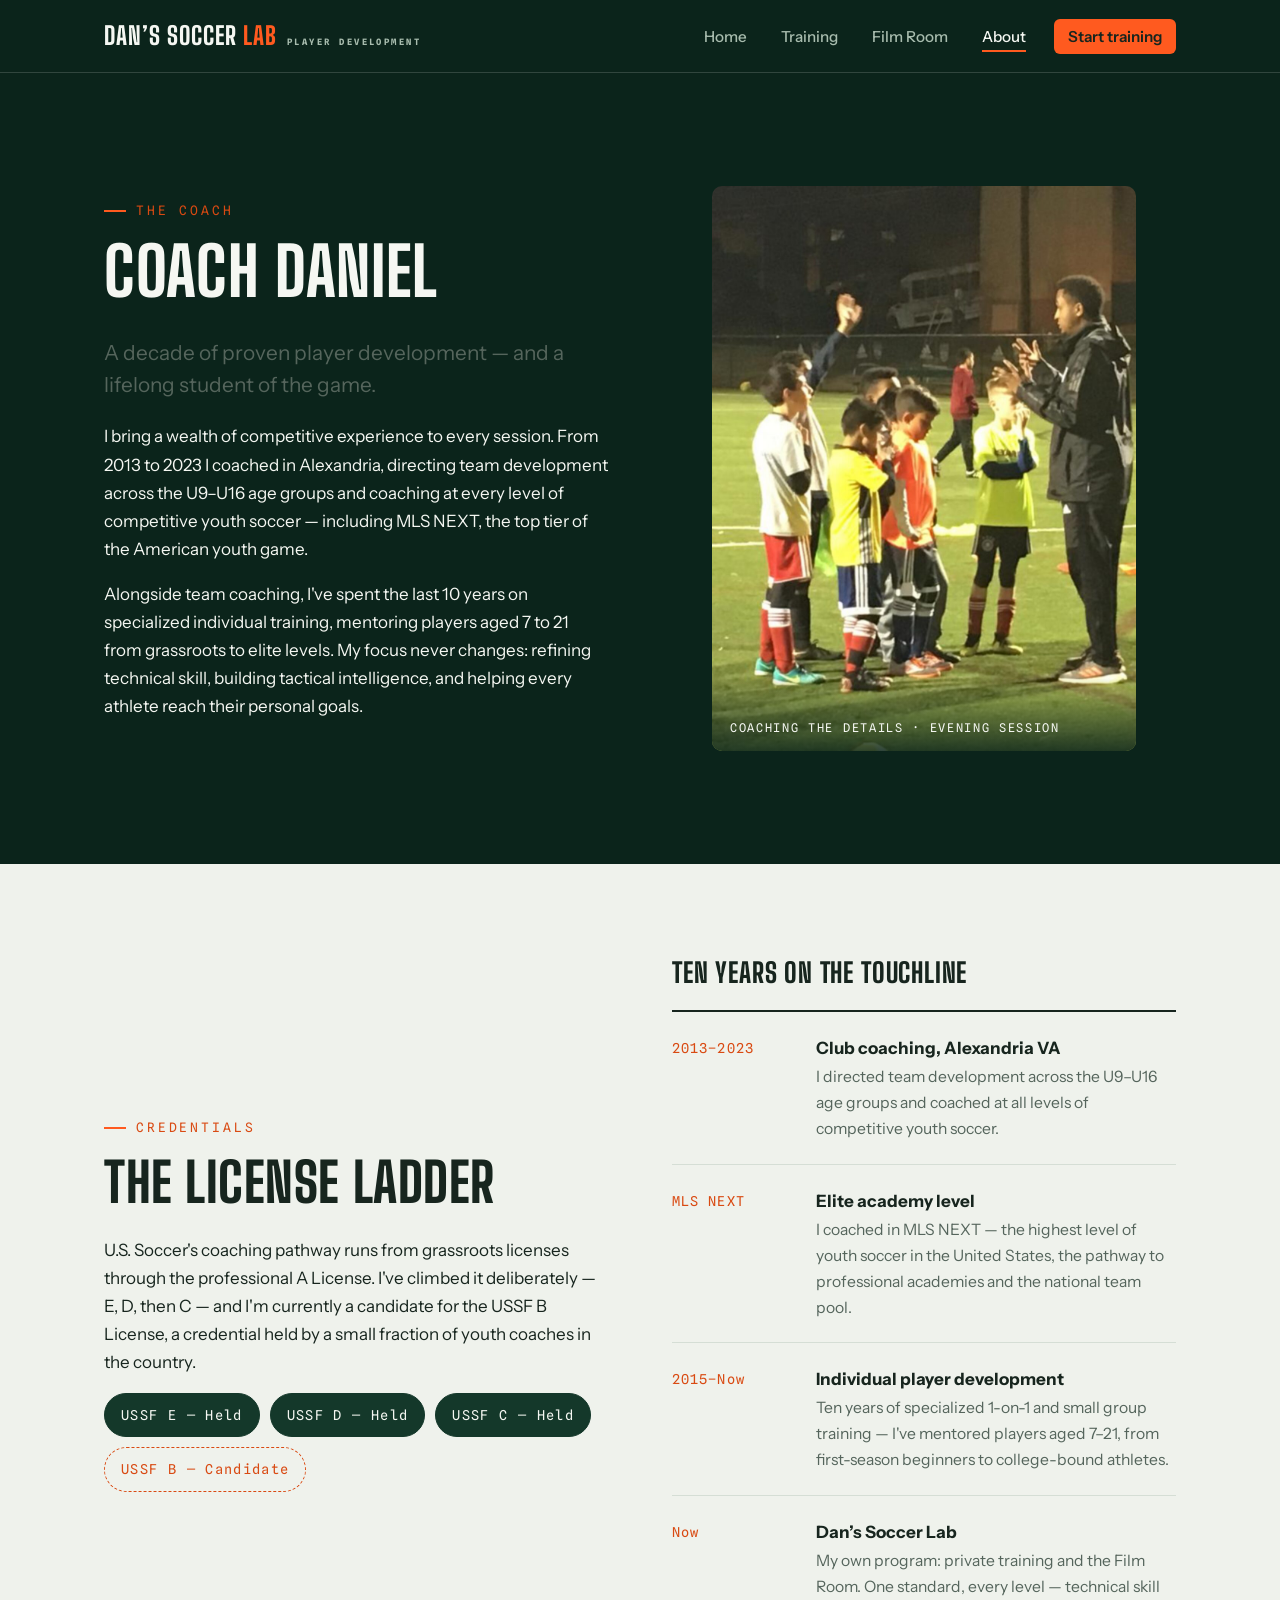
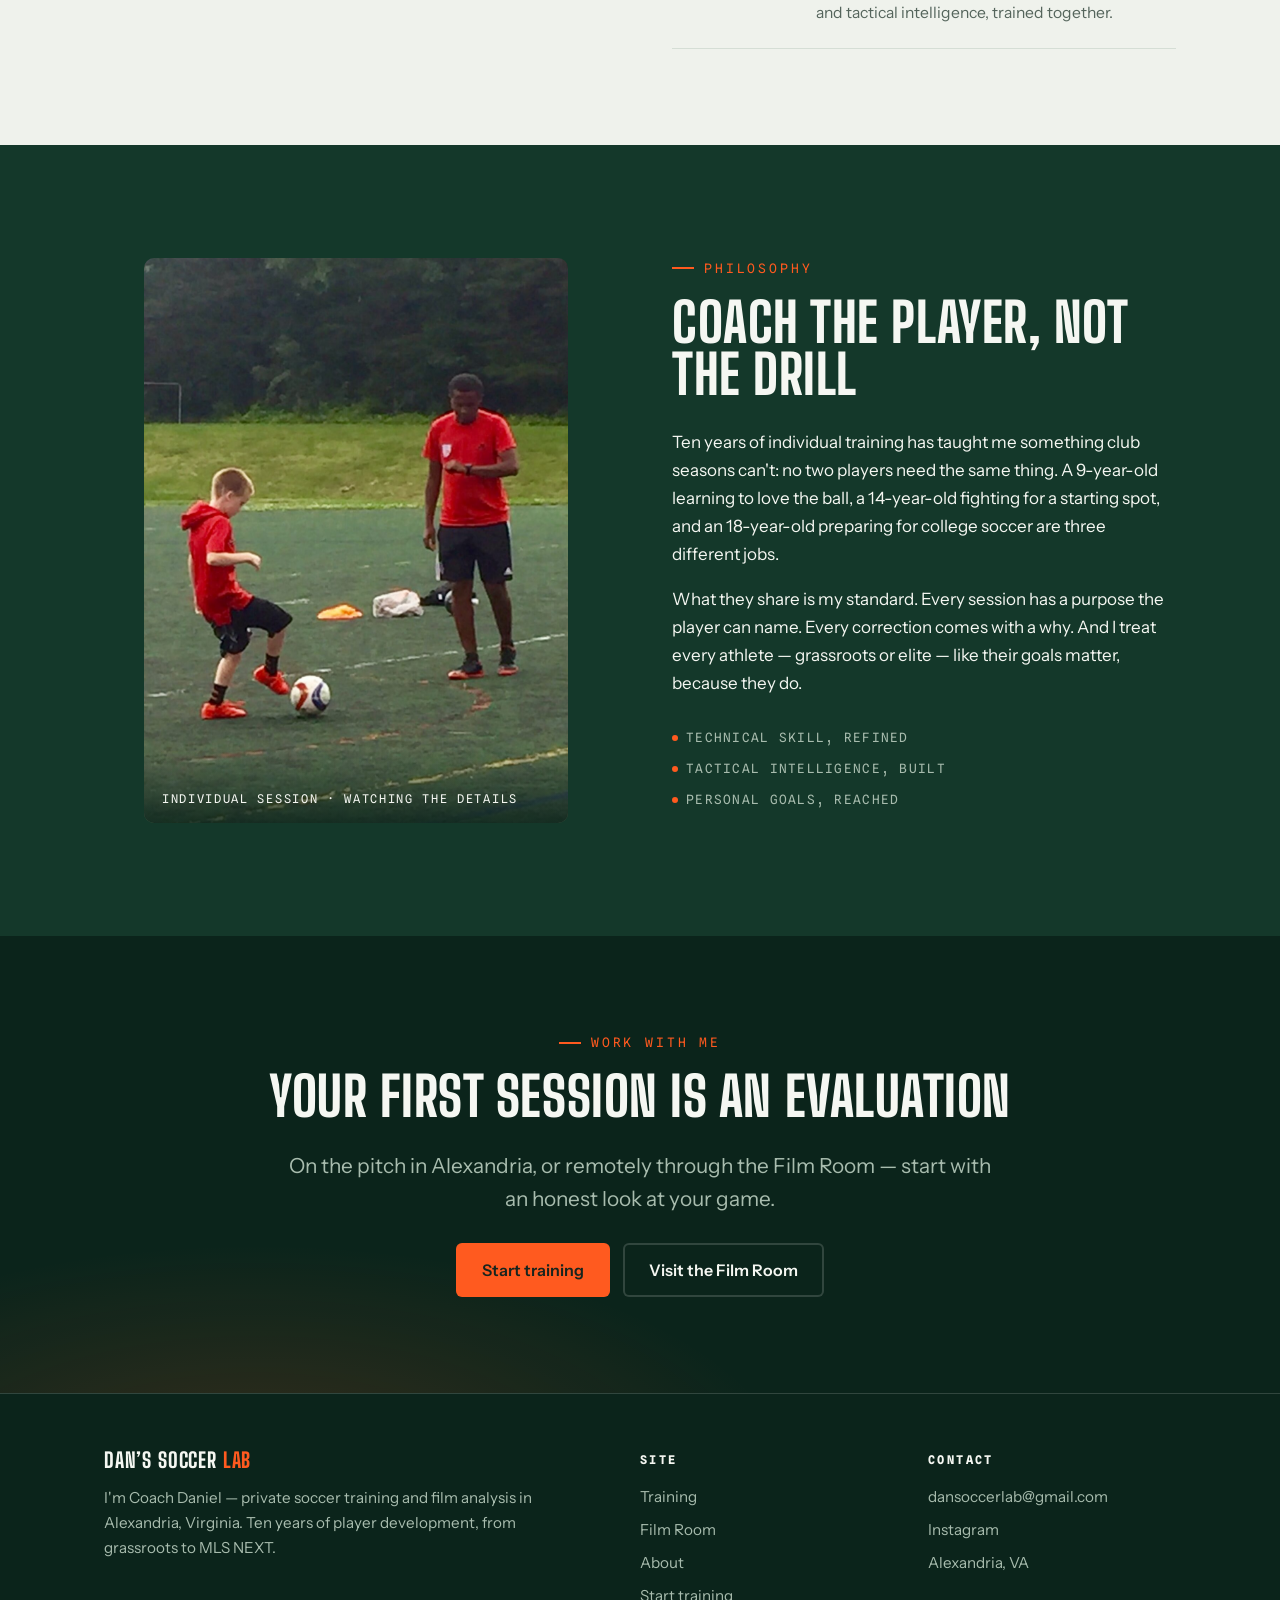
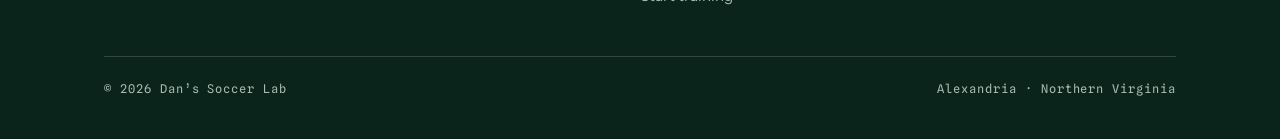
==== commit bff8737f: "Add files via upload" ====
--- a/about.html
+++ b/about.html
@@ -169,8 +169,8 @@
         <div>
           <h4>Contact</h4>
           <ul>
-            <!-- SWAP: replace with Daniel's real email / phone / Instagram -->
-            <li><a href="mailto:coach@danssoccerlab.com">coach@danssoccerlab.com</a></li>
+            <!-- SWAP: replace Instagram placeholder with Daniel's real Instagram URL -->
+            <li><a href="mailto:dansoccerlab@gmail.com">dansoccerlab@gmail.com</a></li>
             <li><a href="https://instagram.com" rel="noopener">Instagram</a></li>
             <li>Alexandria, VA</li>
           </ul>
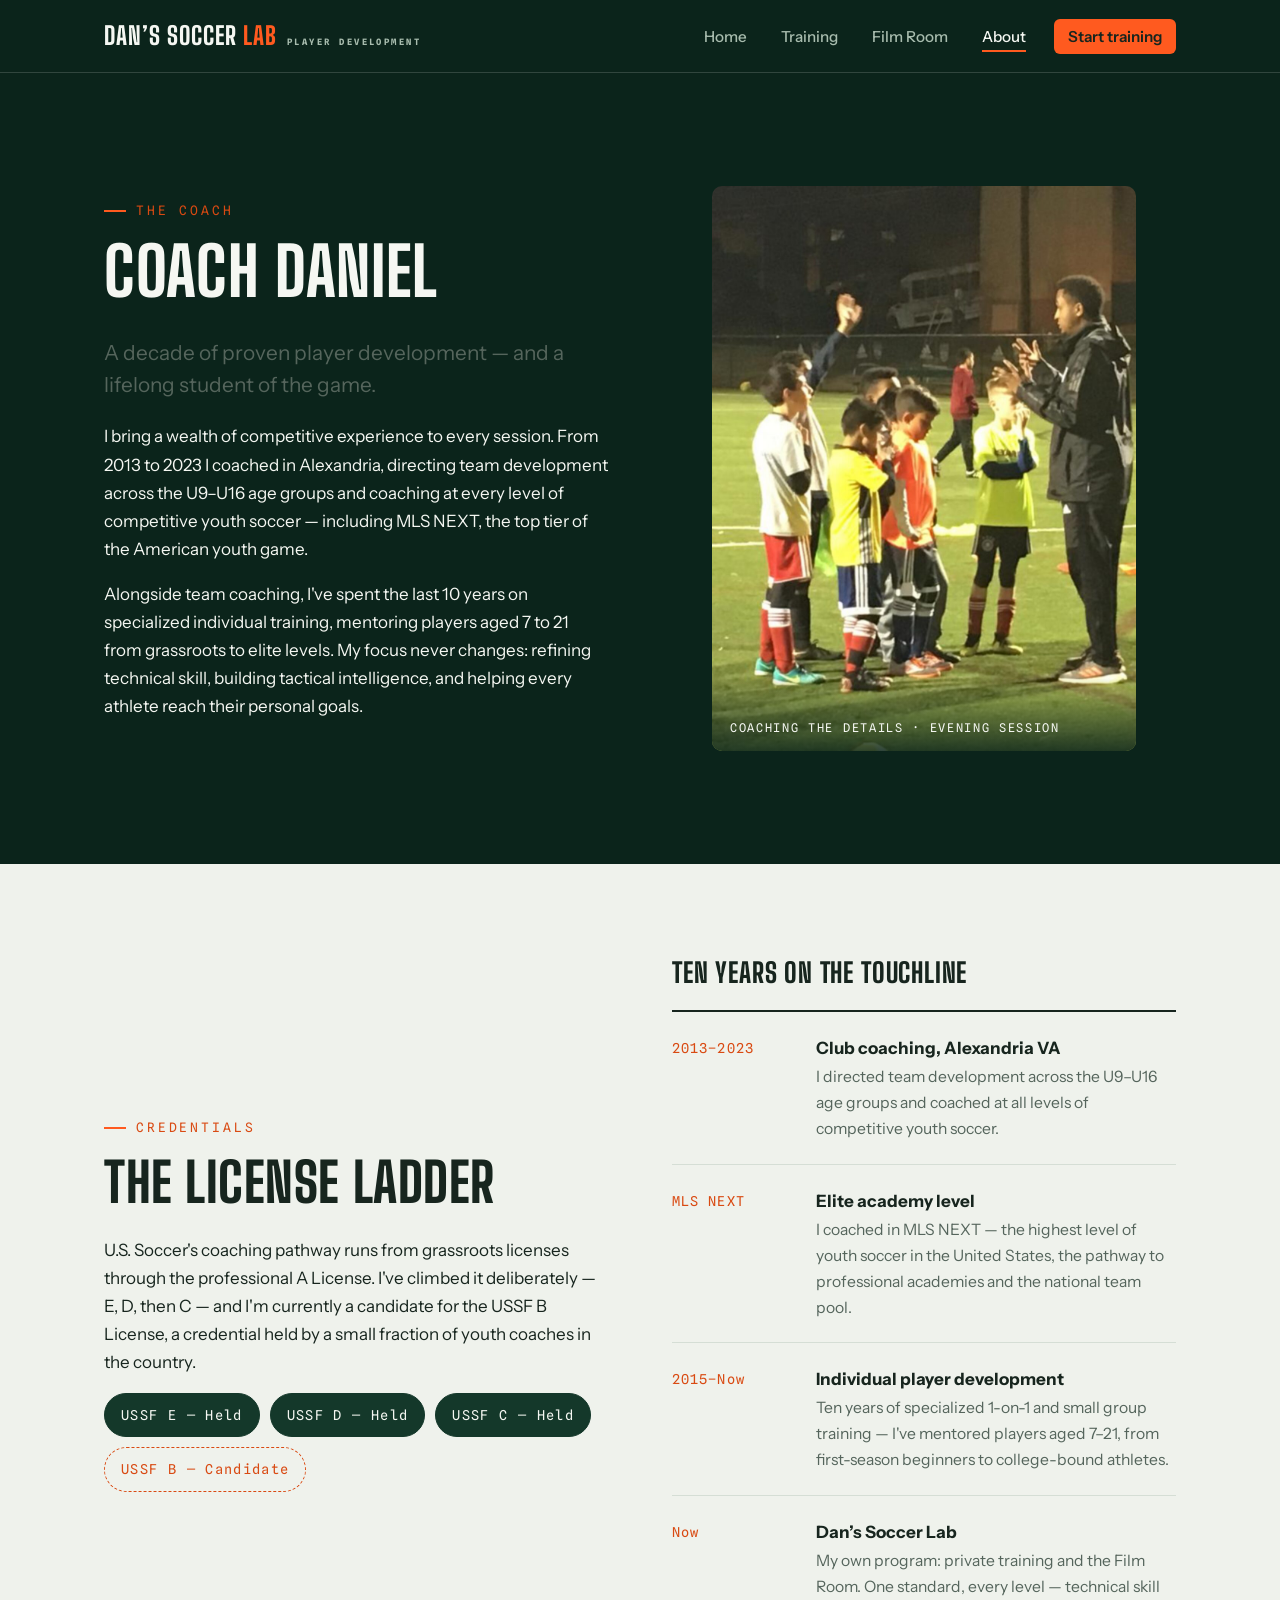
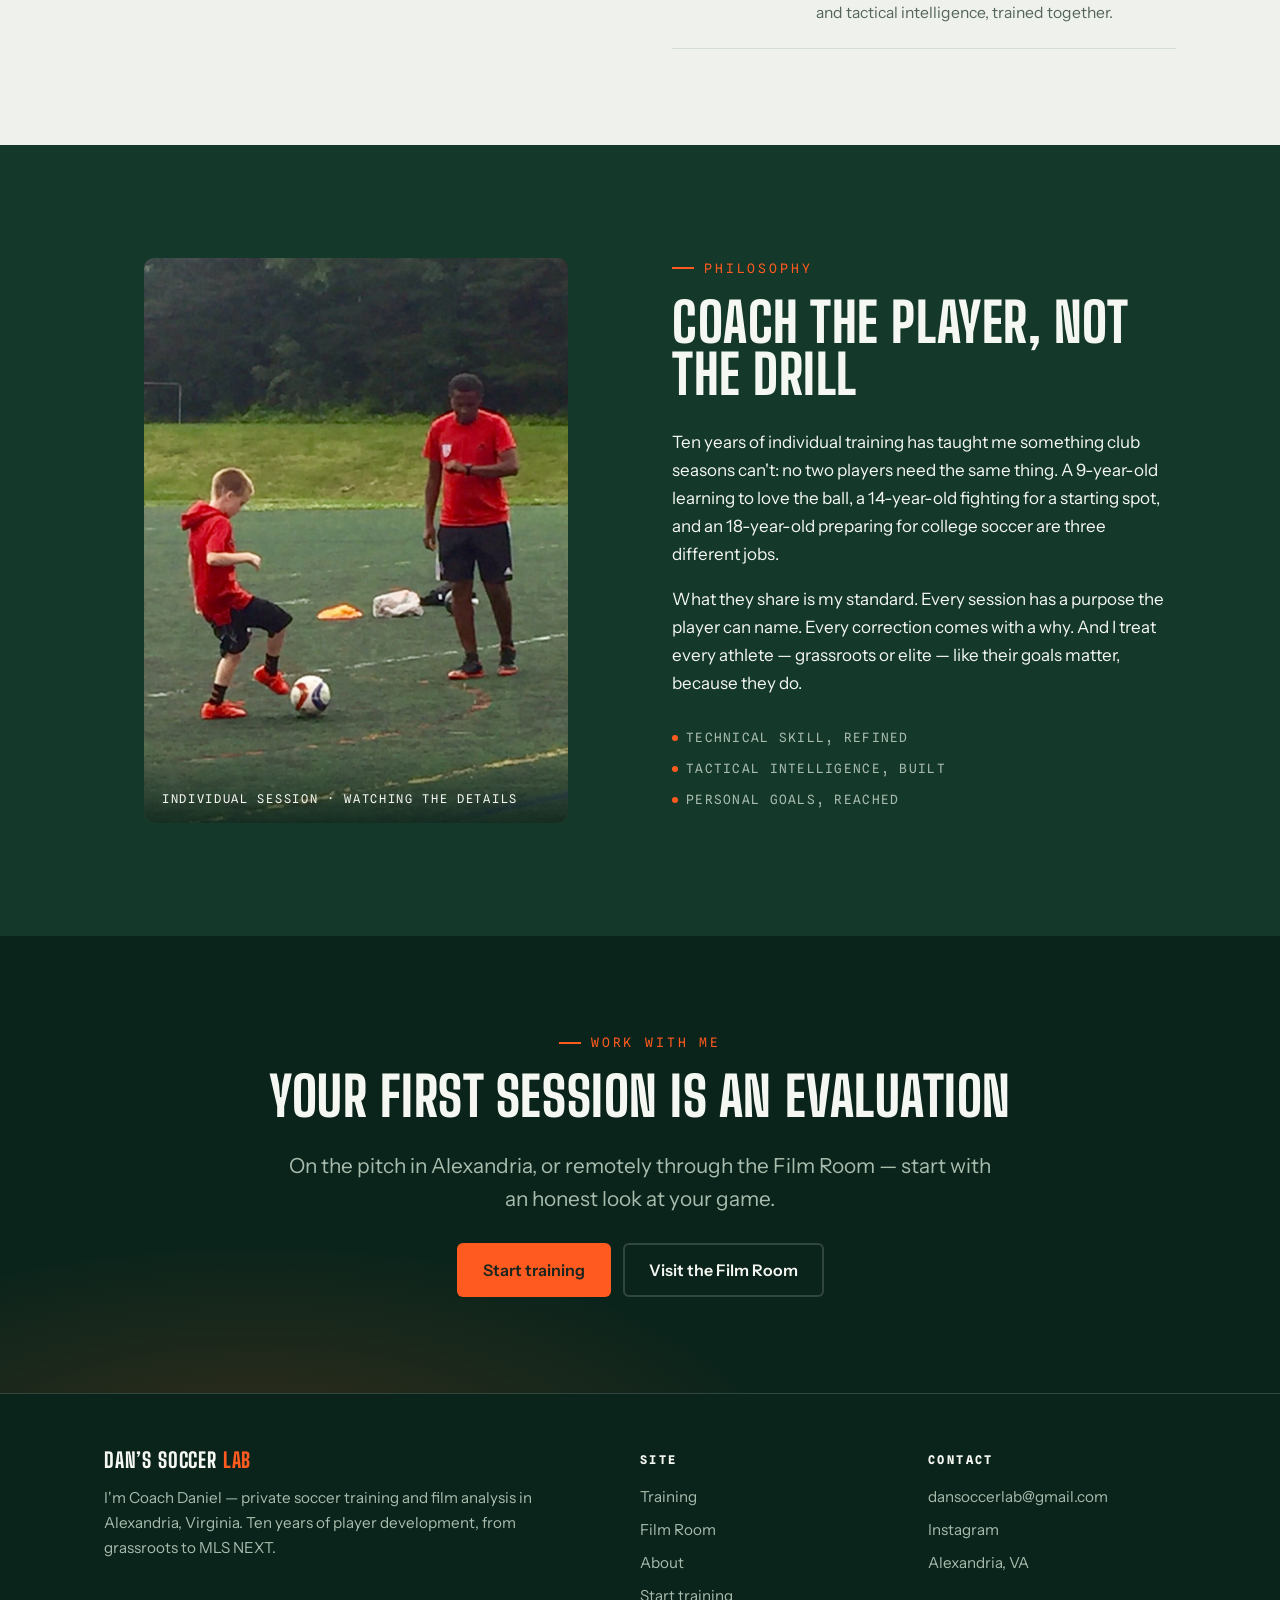
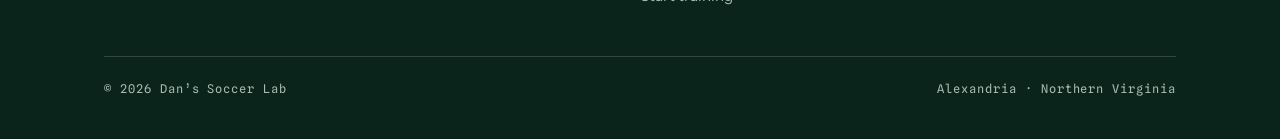
==== commit 5358b8ba: "Add files via upload" ====
--- a/about.html
+++ b/about.html
@@ -141,8 +141,10 @@
         <p class="eyebrow" style="justify-content:center;">Work with me</p>
         <h2>Your first session is an evaluation</h2>
         <p class="lede" style="margin:0 auto 18px;">On the pitch in Alexandria, or remotely through the Film Room — start with an honest look at your game.</p>
-        <a class="btn btn-cone" href="index.html#contact">Start training</a>
-        <a class="btn btn-ghost" href="film-room.html" style="margin-left:10px;">Visit the Film Room</a>
+        <div class="cta-actions">
+          <a class="btn btn-cone" href="index.html#contact">Start training</a>
+          <a class="btn btn-ghost" href="film-room.html">Visit the Film Room</a>
+        </div>
       </div>
     </section>
 
--- a/styles.css
+++ b/styles.css
@@ -517,7 +517,7 @@
   display: grid;
   grid-template-columns: minmax(0, 7fr) minmax(0, 5fr);
   gap: 32px;
-  align-items: start;
+  align-items: center;
 }
 @media (max-width: 980px) { .film-frame-wrap { grid-template-columns: 1fr; } }
 
@@ -560,6 +560,88 @@
 }
 
 .film-notes { display: flex; flex-direction: column; gap: 10px; }
+
+.film-note-panel {
+  display: flex;
+  flex-direction: column;
+  justify-content: center;
+  min-width: 0;
+}
+
+/* carousel controls (both breakpoints) */
+.film-carousel-controls {
+  display: flex;
+  align-items: center;
+  justify-content: center;
+  gap: 18px;
+  margin-top: 18px;
+}
+.film-dots { display: flex; gap: 10px; }
+.film-dot {
+  width: 9px;
+  height: 9px;
+  border-radius: 50%;
+  border: 0;
+  padding: 0;
+  background: rgba(245, 247, 242, 0.25);
+  cursor: pointer;
+  transition: background-color 0.2s ease, transform 0.2s ease;
+}
+.film-dot.active { background: var(--cone); transform: scale(1.25); }
+.car-btn {
+  background: transparent;
+  border: 1px solid var(--line-dark);
+  color: var(--chalk);
+  width: 40px;
+  height: 40px;
+  border-radius: 50%;
+  font-size: 1.05rem;
+  line-height: 1;
+  cursor: pointer;
+  flex: none;
+  transition: border-color 0.15s ease, background-color 0.15s ease;
+}
+.car-btn:hover { border-color: var(--cone-deep); }
+.car-btn:active { background: rgba(255, 90, 31, 0.15); border-color: var(--cone); }
+
+/* desktop: one note at a time beside the board */
+@keyframes noteIn {
+  from { opacity: 0; transform: translateY(8px); }
+  to { opacity: 1; transform: none; }
+}
+@media (min-width: 981px) {
+  .film-note { display: none; }
+  .film-note.current {
+    display: block;
+    padding: 28px 30px;
+    font-size: 1.05rem;
+  }
+  .film-note.current .stamp { font-size: 0.95rem; margin-bottom: 8px; }
+  .film-note.current strong { font-size: 1.2rem; margin-bottom: 6px; }
+}
+@media (min-width: 981px) and (prefers-reduced-motion: no-preference) {
+  .film-note.current { animation: noteIn 0.3s ease; }
+}
+
+/* mobile: notes become a swipeable carousel */
+@media (max-width: 980px) {
+  .film-notes {
+    flex-direction: row;
+    gap: 12px;
+    overflow-x: auto;
+    scroll-snap-type: x mandatory;
+    -webkit-overflow-scrolling: touch;
+    scrollbar-width: none;
+    margin: 0 -24px;
+    padding: 4px 24px;
+  }
+  .film-notes::-webkit-scrollbar { display: none; }
+  .film-note {
+    flex: 0 0 86%;
+    scroll-snap-align: center;
+  }
+  .film-note-panel { margin-top: 24px; }
+}
 
 .film-note {
   text-align: left;
@@ -902,6 +984,12 @@
   text-align: center;
 }
 .cta-banner .btn { margin-top: 10px; }
+.cta-actions {
+  display: flex;
+  flex-wrap: wrap;
+  justify-content: center;
+  gap: 12px;
+}
 
 /* ------------------------------------------------ footer */
 
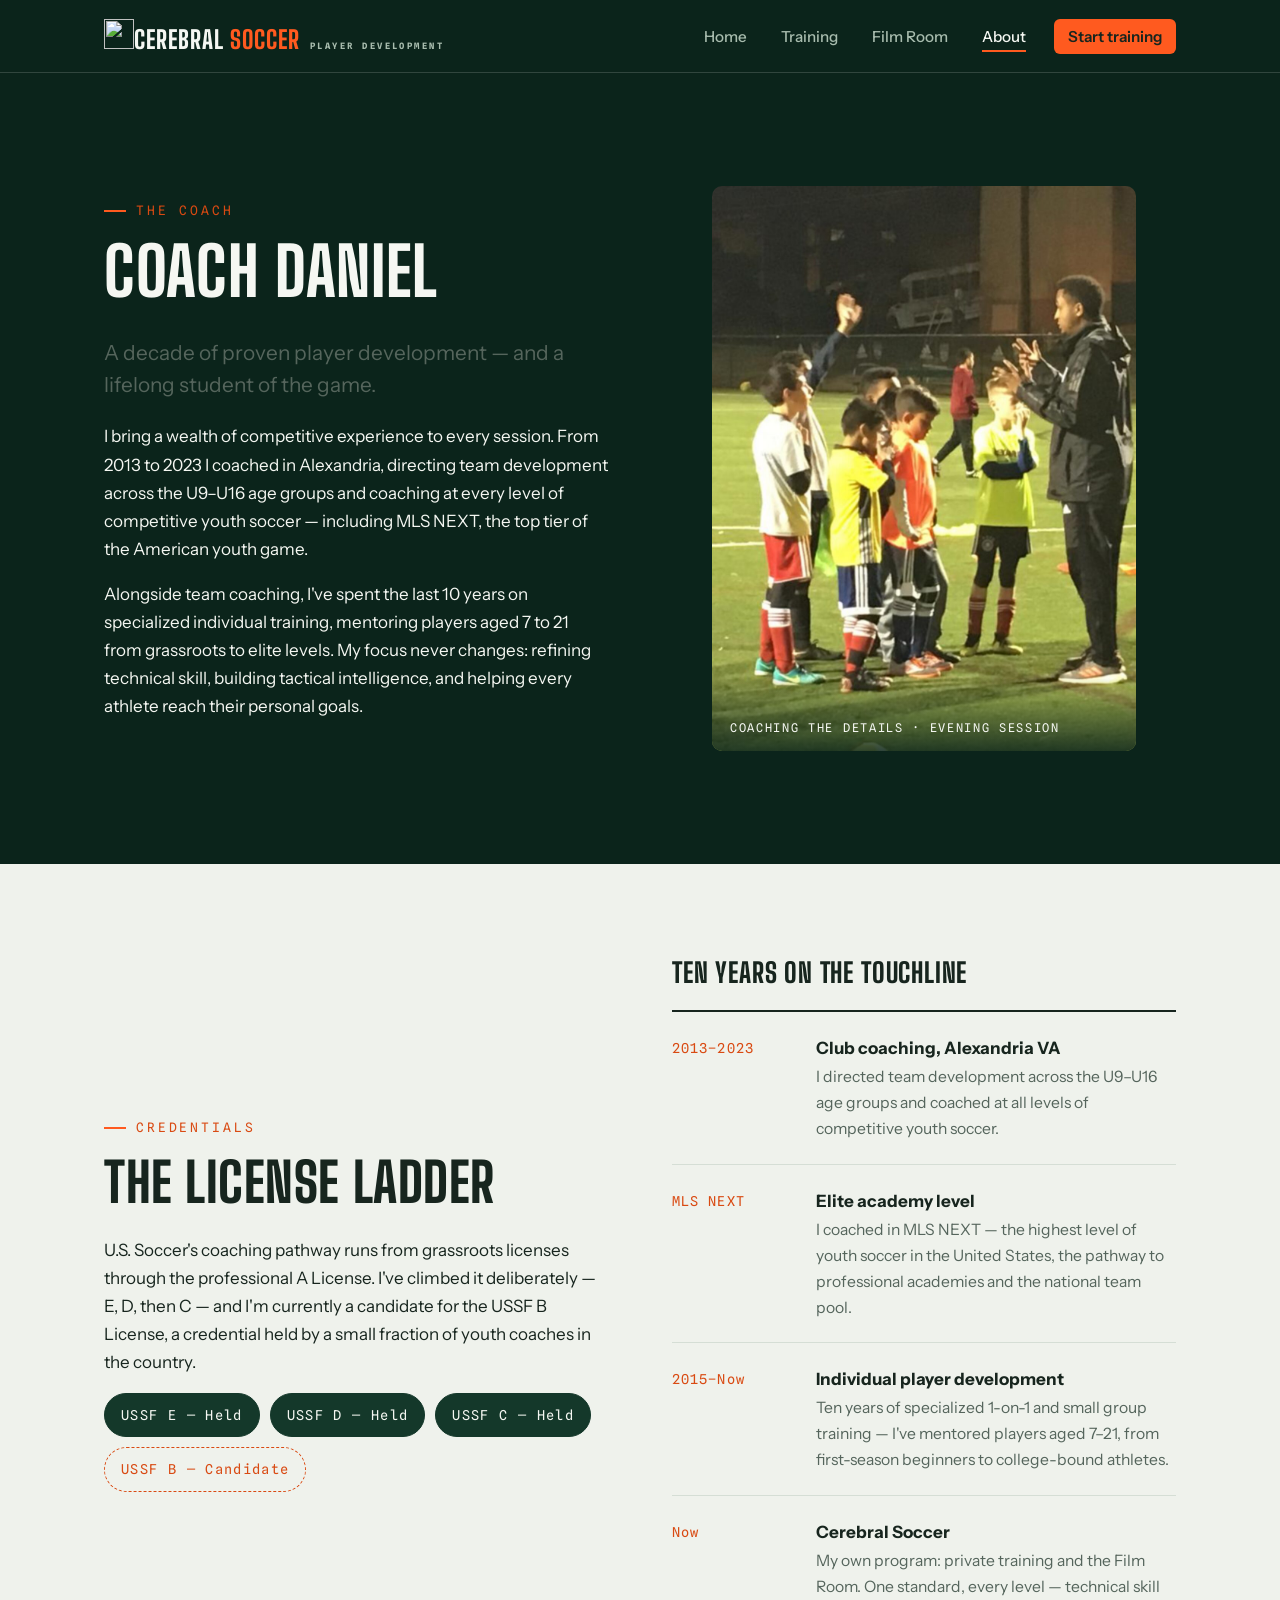
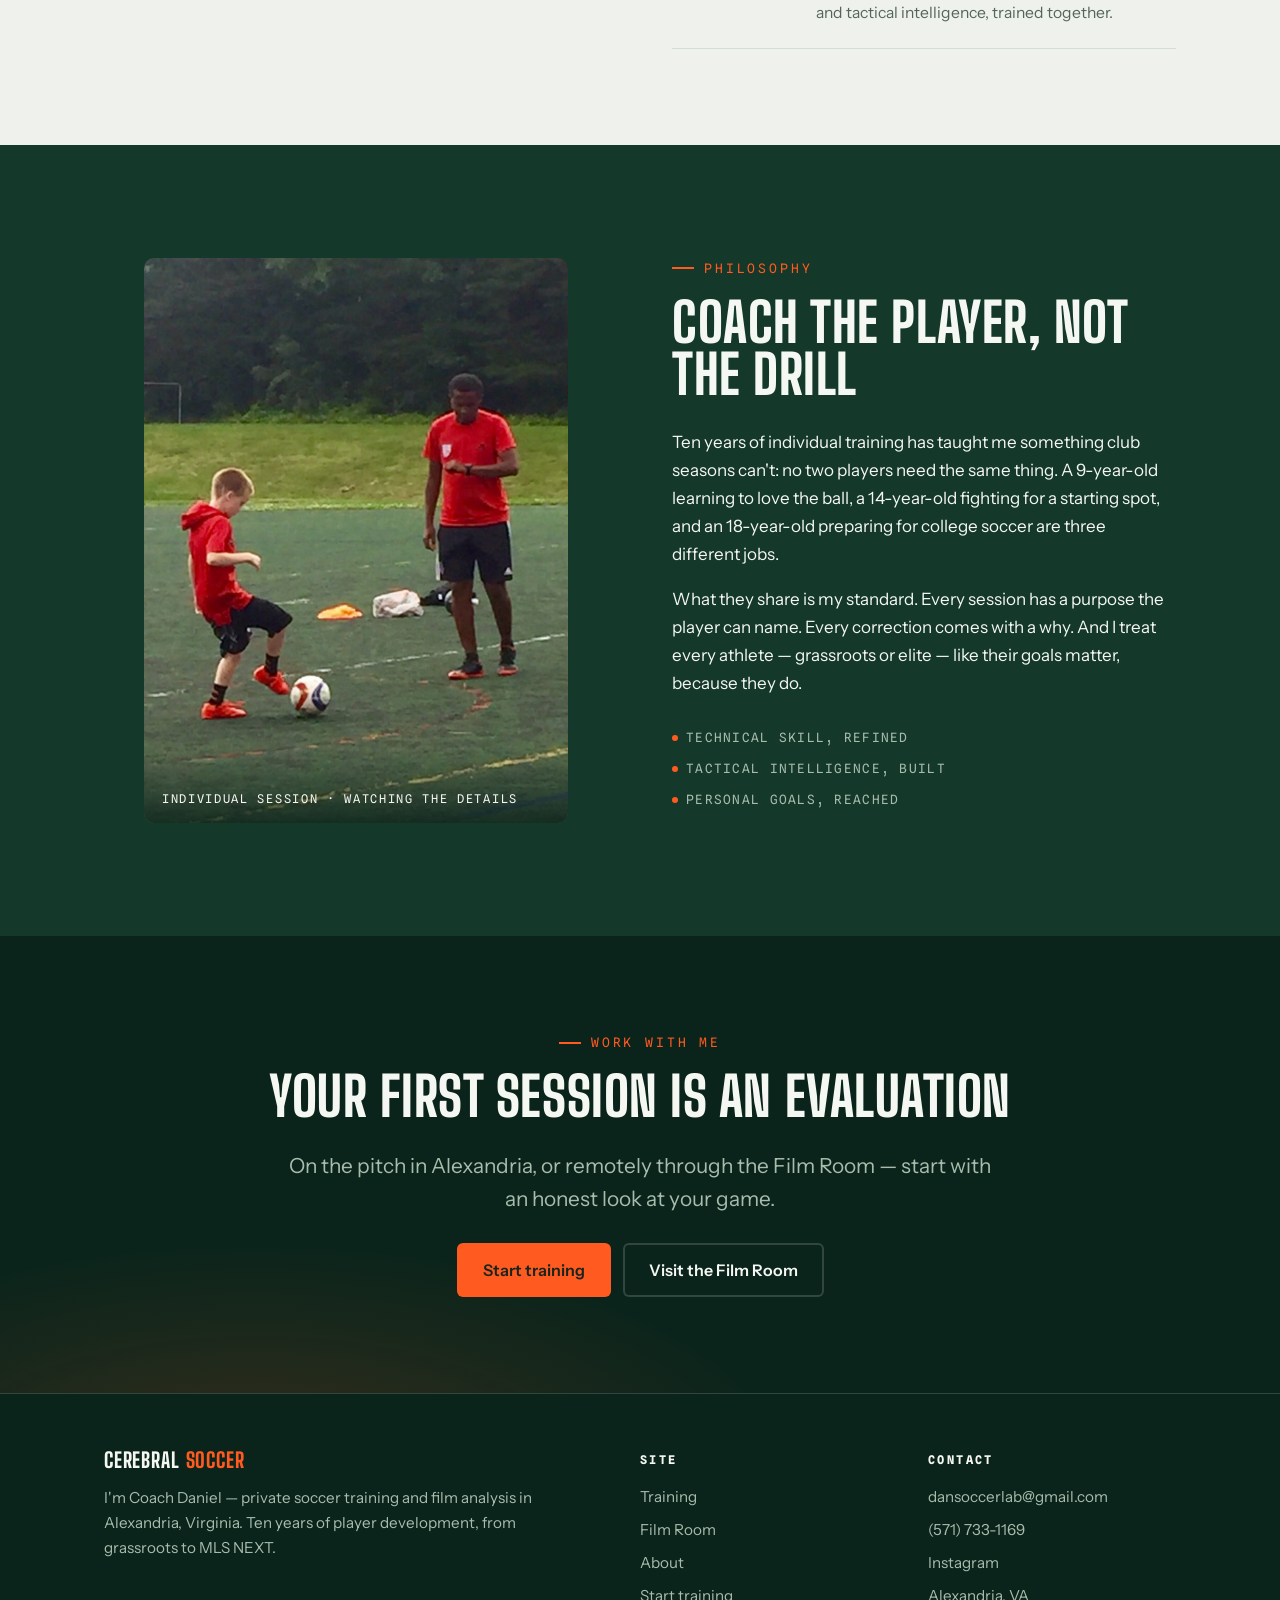
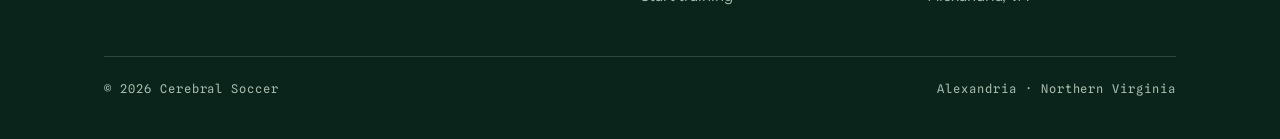
==== commit fd047a41: "Cerebral rebrand: training method restructure, cerebral-soccer URLs" ====
--- a/about.html
+++ b/about.html
@@ -3,18 +3,18 @@
 <head>
   <meta charset="UTF-8">
   <meta name="viewport" content="width=device-width, initial-scale=1.0">
-  <title>About Coach Daniel — Dan’s Soccer Lab · Alexandria, VA</title>
+  <title>About Coach Daniel — Cerebral Soccer · Alexandria, VA</title>
   <meta name="description" content="Coach Daniel: a decade of player development in Alexandria, VA — U9 to U16 team development including MLS NEXT, USSF C licensed, and 10 years of individual training for players aged 7–21.">
-  <meta property="og:title" content="About Coach Daniel — Dan’s Soccer Lab">
+  <meta property="og:title" content="About Coach Daniel — Cerebral Soccer">
   <meta property="og:description" content="A decade of player development in Alexandria, VA — including MLS NEXT. USSF C licensed, B License candidate.">
   <meta property="og:type" content="website">
-  <meta property="og:site_name" content="Dan’s Soccer Lab">
-  <meta property="og:url" content="https://dans-soccer-lab.vercel.app/about.html">
-  <meta property="og:image" content="https://dans-soccer-lab.vercel.app/images/og-card.png">
+  <meta property="og:site_name" content="Cerebral Soccer">
+  <meta property="og:url" content="https://cerebral-soccer.vercel.app/about.html">
+  <meta property="og:image" content="https://cerebral-soccer.vercel.app/images/og-card.png">
   <meta name="twitter:card" content="summary_large_image">
-  <meta name="twitter:image" content="https://dans-soccer-lab.vercel.app/images/og-card.png">
+  <meta name="twitter:image" content="https://cerebral-soccer.vercel.app/images/og-card.png">
   <link rel="apple-touch-icon" href="/apple-touch-icon.png">
-  <link rel="icon" href="data:image/svg+xml,%3Csvg xmlns='http://www.w3.org/2000/svg' viewBox='0 0 32 32'%3E%3Crect width='32' height='32' rx='6' fill='%230b241b'/%3E%3Cpath d='M13 6h6M14 6v6L9 24a1.5 1.5 0 001.4 2h11.2a1.5 1.5 0 001.4-2L18 12V6' fill='none' stroke='%23ff5a1f' stroke-width='2' stroke-linecap='round' stroke-linejoin='round'/%3E%3Ccircle cx='16' cy='21.5' r='2' fill='%23ff5a1f'/%3E%3C/svg%3E">
+  <link rel="icon" href="data:image/svg+xml,%3Csvg%20xmlns%3D%27http%3A//www.w3.org/2000/svg%27%20viewBox%3D%270%200%20100%20100%27%3E%3Crect%20width%3D%27100%27%20height%3D%27100%27%20rx%3D%2720%27%20fill%3D%27%230b241b%27/%3E%3Ccircle%20cx%3D%2750%27%20cy%3D%2750%27%20r%3D%2731%27%20fill%3D%27none%27%20stroke%3D%27%23f5f7f2%27%20stroke-width%3D%273.5%27/%3E%3Cpath%20d%3D%27M50%2036%20L61%2044%20L57%2057%20L43%2057%20L39%2044%20Z%27%20fill%3D%27%23ff5a1f%27/%3E%3Cg%20stroke%3D%27%23f5f7f2%27%20stroke-width%3D%272.4%27%20stroke-linecap%3D%27round%27%3E%3Cline%20x1%3D%2750%27%20y1%3D%2736%27%20x2%3D%2750%27%20y2%3D%2724%27/%3E%3Cline%20x1%3D%2761%27%20y1%3D%2744%27%20x2%3D%2770%27%20y2%3D%2738%27/%3E%3Cline%20x1%3D%2757%27%20y1%3D%2757%27%20x2%3D%2763%27%20y2%3D%2768%27/%3E%3Cline%20x1%3D%2743%27%20y1%3D%2757%27%20x2%3D%2737%27%20y2%3D%2768%27/%3E%3Cline%20x1%3D%2739%27%20y1%3D%2744%27%20x2%3D%2730%27%20y2%3D%2738%27/%3E%3C/g%3E%3C/svg%3E">
   <link rel="preconnect" href="https://fonts.googleapis.com">
   <link rel="preconnect" href="https://fonts.gstatic.com" crossorigin>
   <link href="https://fonts.googleapis.com/css2?family=Big+Shoulders+Display:wght@600;700;800&family=Instrument+Sans:ital,wght@0,400;0,500;0,600;1,400&family=Spline+Sans+Mono:wght@400;500&display=swap" rel="stylesheet">
@@ -25,8 +25,9 @@
 
   <header class="site-header">
     <div class="container nav-bar">
-      <a class="wordmark" href="index.html" aria-label="Dan’s Soccer Lab — home">
-        <span class="half">Dan’s Soccer&nbsp;</span><span class="lab">Lab</span>
+      <a class="wordmark" href="index.html" aria-label="Cerebral Soccer — home">
+        <img class="wordmark-logo" src="logo.svg" alt="" width="30" height="30">
+        <span class="half">Cerebral&nbsp;</span><span class="lab">Soccer</span>
         <small>Player Development</small>
       </a>
       <button class="nav-toggle" aria-expanded="false" aria-controls="nav-links" aria-label="Toggle menu">
@@ -56,7 +57,6 @@
           <p>Alongside team coaching, I've spent the last 10 years on specialized individual training, mentoring players aged 7 to 21 from grassroots to elite levels. My focus never changes: refining technical skill, building tactical intelligence, and helping every athlete reach their personal goals.</p>
         </div>
         <figure class="photo reveal" style="aspect-ratio: 3 / 4;">
-          <!-- SWAP: replace images/coach-huddle.jpg with the real floodlight training photo -->
           <img src="images/coach-huddle.jpg" alt="Coach Daniel coaching a group of young players during an evening session under the floodlights" loading="lazy">
           <figcaption>Coaching the details · evening session</figcaption>
         </figure>
@@ -104,7 +104,7 @@
             <li>
               <span class="years">Now</span>
               <div>
-                <strong>Dan’s Soccer Lab</strong>
+                <strong>Cerebral Soccer</strong>
                 <p>My own program: private training and the Film Room. One standard, every level — technical skill and tactical intelligence, trained together.</p>
               </div>
             </li>
@@ -117,7 +117,6 @@
     <section class="section on-dark">
       <div class="container split">
         <figure class="photo reveal" style="aspect-ratio: 3 / 4;">
-          <!-- SWAP: replace images/coach-session.jpg with the real 1-on-1 training photo -->
           <img src="images/coach-session.jpg" alt="Coach Daniel observing a young player working on close control with the ball" loading="lazy">
           <figcaption>Individual session · watching the details</figcaption>
         </figure>
@@ -154,8 +153,8 @@
     <div class="container">
       <div class="footer-grid">
         <div>
-          <a class="wordmark" href="index.html" aria-label="Dan’s Soccer Lab — home">
-            <span class="half">Dan’s Soccer&nbsp;</span><span class="lab">Lab</span>
+          <a class="wordmark" href="index.html" aria-label="Cerebral Soccer — home">
+            <span class="half">Cerebral&nbsp;</span><span class="lab">Soccer</span>
           </a>
           <p style="margin-top:14px; max-width: 32em;">I'm Coach Daniel — private soccer training and film analysis in Alexandria, Virginia. Ten years of player development, from grassroots to MLS NEXT.</p>
         </div>
@@ -173,13 +172,14 @@
           <ul>
             <!-- SWAP: replace Instagram placeholder with Daniel's real Instagram URL -->
             <li><a href="mailto:dansoccerlab@gmail.com">dansoccerlab@gmail.com</a></li>
+            <li><a href="tel:+15717331169">(571) 733-1169</a></li>
             <li><a href="https://instagram.com" rel="noopener">Instagram</a></li>
             <li>Alexandria, VA</li>
           </ul>
         </div>
       </div>
       <div class="footer-bottom">
-        <span>© <span id="year">2026</span> Dan’s Soccer Lab</span>
+        <span>© <span id="year">2026</span> Cerebral Soccer</span>
         <span>Alexandria · Northern Virginia</span>
       </div>
     </div>
